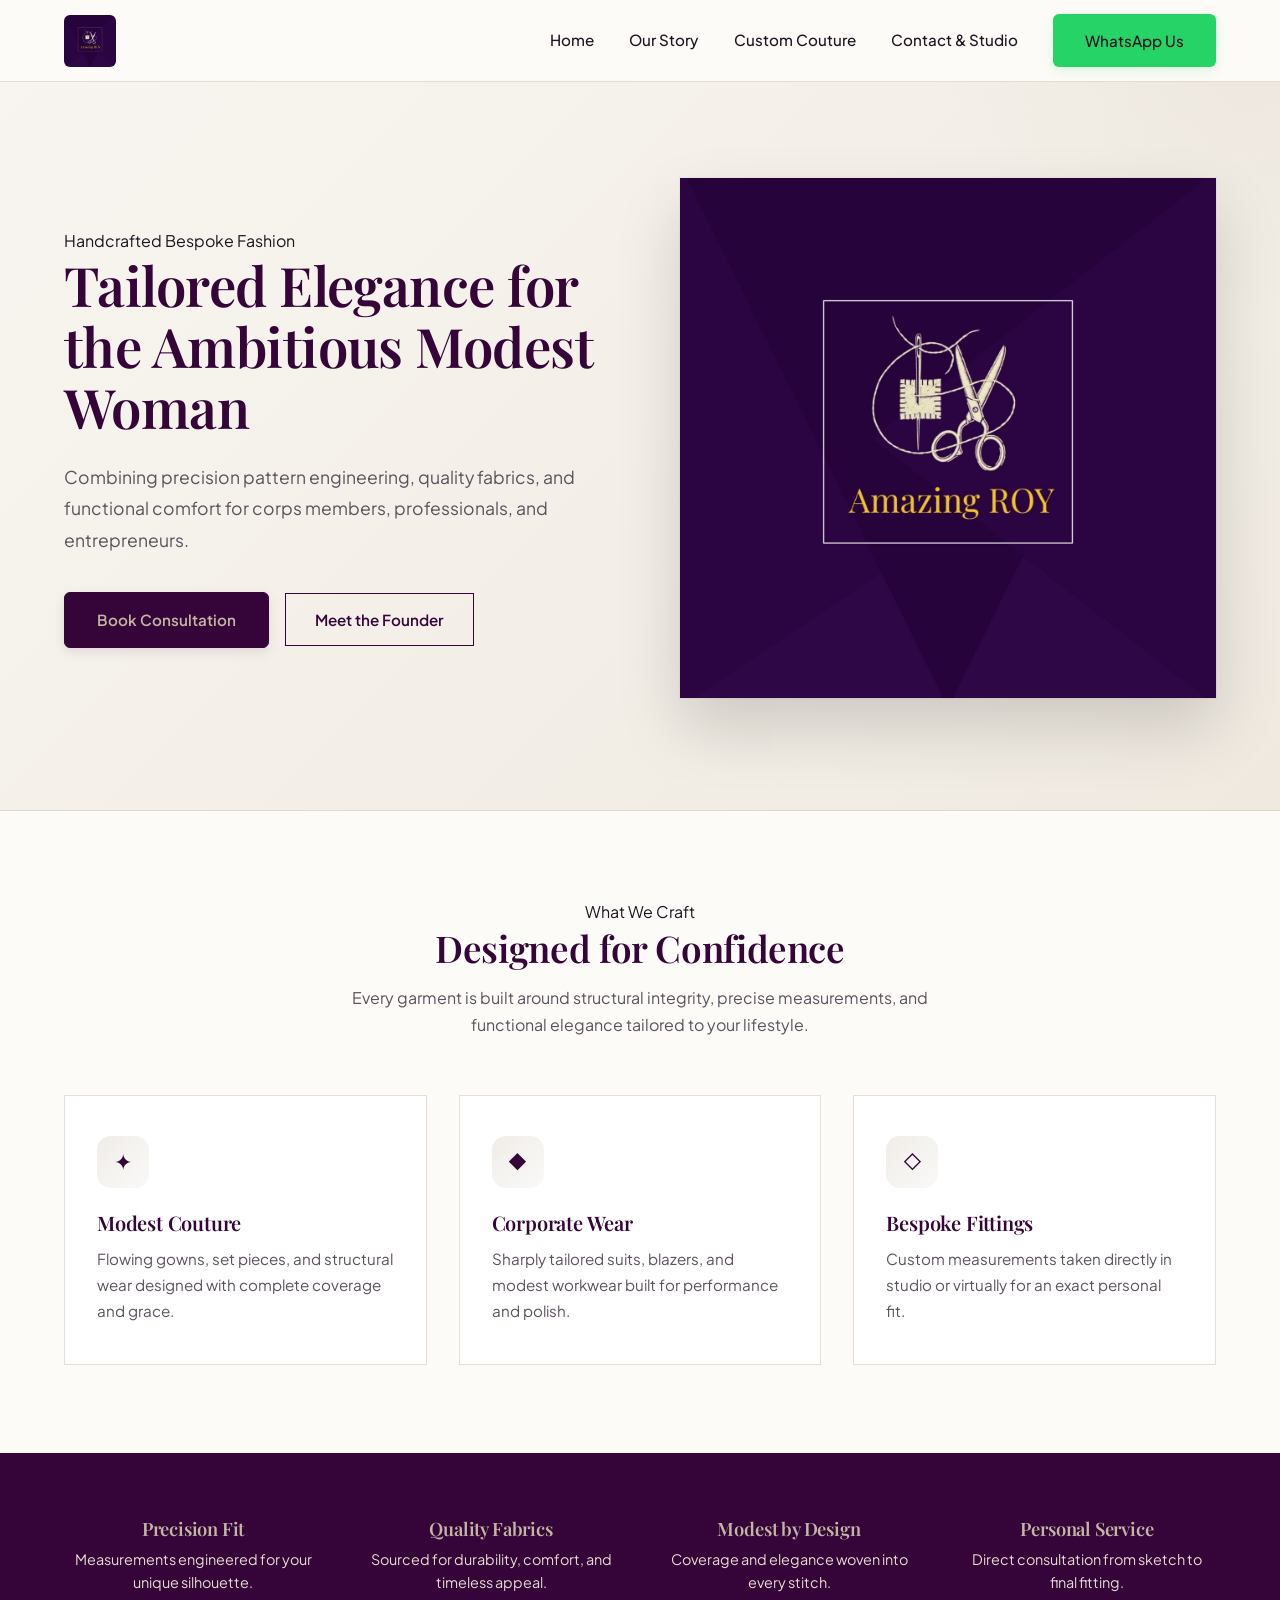
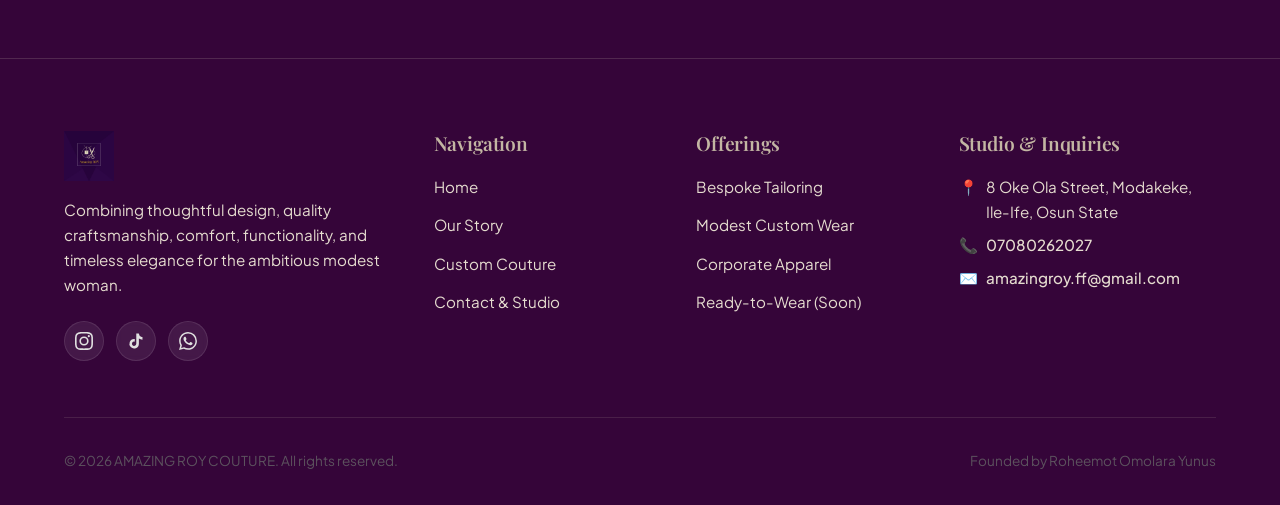
==== index.html @ 2c7d69a0 "Initial commit: AMAZING ROY COUTURE website" ====
<!DOCTYPE html>
<html lang="en">
<head>
  <meta charset="UTF-8">
  <meta name="viewport" content="width=device-width, initial-scale=1.0">
  <meta name="description" content="AMAZING ROY COUTURE — Bespoke modest apparel, corporate wear, and custom tailoring for the ambitious woman. Based in Ile-Ife, Osun State.">
  <title>AMAZING ROY COUTURE | Bespoke Modest Apparel</title>
  <link rel="stylesheet" href="css/styles.css">
  <style>
    /* ============================================
       HOMEPAGE — PROFESSIONAL REFINEMENTS
       ============================================ */

    /* --- HERO SECTION --- */
    .hero-home {
      background: linear-gradient(135deg, #f8f5f0 0%, #efe9e0 100%);
      padding: 6rem 0 7rem;
      border-bottom: 1px solid var(--color-border);
      position: relative;
      overflow: hidden;
    }

    .hero-home::before {
      content: '';
      position: absolute;
      top: -50%;
      right: -20%;
      width: 600px;
      height: 600px;
      background: radial-gradient(circle, rgba(195, 182, 163, 0.12) 0%, transparent 70%);
      border-radius: 50%;
      pointer-events: none;
    }

    .hero-home .container {
      display: grid;
      grid-template-columns: 1fr 1fr;
      gap: 5rem;
      align-items: center;
      position: relative;
      z-index: 1;
    }

    .hero-content h1 {
      font-family: var(--font-heading);
      font-size: 3.4rem;
      color: var(--color-primary);
      line-height: 1.12;
      margin-bottom: 1.5rem;
      letter-spacing: -0.01em;
    }

    .hero-content p {
      font-size: 1.1rem;
      color: var(--color-text-muted);
      line-height: 1.8;
      margin-bottom: 2.2rem;
      max-width: 520px;
    }

    .hero-actions {
      display: flex;
      gap: 1rem;
      flex-wrap: wrap;
      align-items: center;
    }

    .btn-secondary-outline {
      display: inline-flex;
      align-items: center;
      gap: 0.5rem;
      padding: 0.8rem 1.8rem;
      border: 1.5px solid var(--color-primary);
      border-radius: var(--radius-sm);
      text-decoration: none;
      color: var(--color-primary);
      font-weight: 600;
      font-size: 0.95rem;
      transition: all 0.25s ease;
      background: transparent;
    }

    .btn-secondary-outline:hover {
      background-color: var(--color-primary);
      color: var(--color-white);
      transform: translateY(-2px);
      box-shadow: 0 8px 20px rgba(0, 0, 0, 0.12);
    }

    /* Hero Image Frame */
    .hero-image-frame {
      width: 100%;
      height: 520px;
      border-radius: var(--radius-md);
      overflow: hidden;
      box-shadow: 0 30px 60px rgba(0, 0, 0, 0.15), 0 0 0 1px rgba(0, 0, 0, 0.04);
      position: relative;
      background-color: var(--color-primary);
    }

    .hero-image-frame img {
      width: 100%;
      height: 100%;
      object-fit: cover;
      display: block;
      transition: transform 0.6s ease;
    }

    .hero-image-frame:hover img {
      transform: scale(1.03);
    }

    /* --- SECTION: CORE OFFERINGS --- */
    .offerings-section {
      padding: 5.5rem 0;
    }

    .section-header {
      text-align: center;
      max-width: 640px;
      margin: 0 auto 3.5rem auto;
    }

    .section-header h2 {
      font-family: var(--font-heading);
      font-size: 2.3rem;
      color: var(--color-primary);
      margin-bottom: 0.8rem;
      line-height: 1.25;
    }

    .section-header p {
      color: var(--color-text-muted);
      font-size: 1rem;
      line-height: 1.7;
    }

    .offerings-grid {
      display: grid;
      grid-template-columns: repeat(auto-fit, minmax(280px, 1fr));
      gap: 2rem;
    }

    .offering-card {
      background: var(--color-white);
      padding: 2.5rem 2rem;
      border-radius: var(--radius-md);
      border: 1px solid var(--color-border);
      box-shadow: var(--shadow-card);
      transition: transform 0.3s ease, box-shadow 0.3s ease, border-color 0.3s ease;
      position: relative;
      overflow: hidden;
    }

    .offering-card::before {
      content: '';
      position: absolute;
      top: 0;
      left: 0;
      right: 0;
      height: 3px;
      background: linear-gradient(90deg, var(--color-secondary), var(--color-primary));
      transform: scaleX(0);
      transform-origin: left;
      transition: transform 0.4s ease;
    }

    .offering-card:hover {
      transform: translateY(-6px);
      box-shadow: var(--shadow-hover);
      border-color: var(--color-secondary);
    }

    .offering-card:hover::before {
      transform: scaleX(1);
    }

    .offering-icon {
      display: inline-flex;
      align-items: center;
      justify-content: center;
      width: 52px;
      height: 52px;
      border-radius: 14px;
      background: linear-gradient(135deg, rgba(195, 182, 163, 0.25), rgba(195, 182, 163, 0.08));
      color: var(--color-primary);
      margin-bottom: 1.4rem;
      font-size: 1.4rem;
    }

    .offering-card h3 {
      font-family: var(--font-heading);
      color: var(--color-primary);
      margin-bottom: 0.7rem;
      font-size: 1.25rem;
    }

    .offering-card p {
      color: var(--color-text-muted);
      font-size: 0.95rem;
      line-height: 1.7;
      margin: 0;
    }

    /* --- SECTION: BRAND PROMISE --- */
    .promise-strip {
      background-color: var(--color-primary);
      padding: 4rem 0;
      color: var(--color-white);
    }

    .promise-grid {
      display: grid;
      grid-template-columns: repeat(auto-fit, minmax(200px, 1fr));
      gap: 2.5rem;
      text-align: center;
    }

    .promise-item h3 {
      font-family: var(--font-heading);
      color: var(--color-secondary);
      font-size: 1.15rem;
      margin-bottom: 0.5rem;
    }

    .promise-item p {
      color: var(--color-accent);
      font-size: 0.9rem;
      line-height: 1.6;
      margin: 0;
    }

    /* --- RESPONSIVE --- */
    @media (max-width: 900px) {
      .hero-home .container {
        grid-template-columns: 1fr;
        gap: 3rem;
      }

      .hero-content h1 {
        font-size: 2.6rem;
      }

      .hero-image-frame {
        height: 400px;
      }
    }

    @media (max-width: 600px) {
      .hero-home {
        padding: 4rem 0 5rem;
      }

      .hero-content h1 {
        font-size: 2rem;
      }

      .hero-content p {
        font-size: 1rem;
      }

      .hero-image-frame {
        height: 320px;
      }

      .offerings-section {
        padding: 3.5rem 0;
      }

      .section-header h2 {
        font-size: 1.8rem;
      }

      .offering-card {
        padding: 2rem 1.5rem;
      }

      .promise-strip {
        padding: 3rem 0;
      }
    }
  </style>
</head>
<body>

  <!-- ============================================
       SITE NAVIGATION
       ============================================ -->
  <header class="site-header">
    <div class="container nav-wrapper">
      <a href="index.html">
        <img src="assets/logo.jpeg" alt="AMAZING ROY Logo" class="brand-logo">
      </a>
      <nav>
        <ul class="nav-links">
          <li><a href="index.html" class="active">Home</a></li>
          <li><a href="about.html">Our Story</a></li>
          <li><a href="services.html">Custom Couture</a></li>
          <li><a href="contact.html">Contact &amp; Studio</a></li>
          <li>
            <a href="https://wa.me/2347080262027?text=Hello%20Amazing%20ROY..." target="_blank" class="btn-whatsapp">WhatsApp Us</a>
          </li>
        </ul>
      </nav>
    </div>
  </header>

  <!-- ============================================
       HERO SECTION
       ============================================ -->
  <section class="hero-home">
    <div class="container">

      <div class="hero-content">
        <span class="section-tag">Handcrafted Bespoke Fashion</span>
        <h1>Tailored Elegance for the Ambitious Modest Woman</h1>
        <p>
          Combining precision pattern engineering, quality fabrics, and functional comfort for corps members, professionals, and entrepreneurs.
        </p>
        <div class="hero-actions">
          <a href="services.html" class="btn-primary">Book Consultation</a>
          <a href="about.html" class="btn-secondary-outline">Meet the Founder</a>
        </div>
      </div>

      <div>
        <div class="hero-image-frame">
          <img src="assets/logo.jpeg" alt="Bespoke Modest Couture Outfit by AMAZING ROY COUTURE">
        </div>
      </div>

    </div>
  </section>

  <!-- ============================================
       CORE OFFERINGS GRID
       ============================================ -->
  <section class="offerings-section">
    <div class="container">

      <div class="section-header">
        <span class="section-tag">What We Craft</span>
        <h2>Designed for Confidence</h2>
        <p>Every garment is built around structural integrity, precise measurements, and functional elegance tailored to your lifestyle.</p>
      </div>

      <div class="offerings-grid">

        <div class="offering-card">
          <div class="offering-icon">✦</div>
          <h3>Modest Couture</h3>
          <p>Flowing gowns, set pieces, and structural wear designed with complete coverage and grace.</p>
        </div>

        <div class="offering-card">
          <div class="offering-icon">◆</div>
          <h3>Corporate Wear</h3>
          <p>Sharply tailored suits, blazers, and modest workwear built for performance and polish.</p>
        </div>

        <div class="offering-card">
          <div class="offering-icon">◇</div>
          <h3>Bespoke Fittings</h3>
          <p>Custom measurements taken directly in studio or virtually for an exact personal fit.</p>
        </div>

      </div>
    </div>
  </section>

  <!-- ============================================
       BRAND PROMISE STRIP
       ============================================ -->
  <section class="promise-strip">
    <div class="container">
      <div class="promise-grid">
        <div class="promise-item">
          <h3>Precision Fit</h3>
          <p>Measurements engineered for your unique silhouette.</p>
        </div>
        <div class="promise-item">
          <h3>Quality Fabrics</h3>
          <p>Sourced for durability, comfort, and timeless appeal.</p>
        </div>
        <div class="promise-item">
          <h3>Modest by Design</h3>
          <p>Coverage and elegance woven into every stitch.</p>
        </div>
        <div class="promise-item">
          <h3>Personal Service</h3>
          <p>Direct consultation from sketch to final fitting.</p>
        </div>
      </div>
    </div>
  </section>

  <!-- ============================================
       REUSABLE SITE FOOTER
       ============================================ -->
  <footer class="site-footer">
    <div class="container">
      <div class="footer-grid">

        <!-- Brand Info & Social Media Links -->
        <div class="footer-brand">
          <a href="index.html">
            <img src="assets/logo.jpeg" alt="AMAZING ROY COUTURE Logo" style="height: 50px; border-radius: var(--radius-sm);">
          </a>
          <p>
            Combining thoughtful design, quality craftsmanship, comfort, functionality, and timeless elegance for the ambitious modest woman.
          </p>

          <!-- Social Media SVG Icons -->
          <div class="social-links">

            <!-- Instagram -->
            <a href="https://www.instagram.com/amazing_roy_f" target="_blank" class="social-icon" aria-label="Instagram">
              <svg xmlns="http://www.w3.org/2000/svg" viewBox="0 0 24 24" width="20" height="20" fill="currentColor">
                <path d="M12 2.163c3.204 0 3.584.012 4.85.07 3.252.148 4.771 1.691 4.919 4.919.058 1.265.069 1.645.069 4.849 0 3.205-.012 3.584-.069 4.849-.149 3.225-1.664 4.771-4.919 4.919-1.266.058-1.644.07-4.85.07-3.204 0-3.584-.012-4.849-.07-3.26-.149-4.771-1.699-4.919-4.92-.058-1.265-.07-1.644-.07-4.849 0-3.204.013-3.583.07-4.849.149-3.227 1.664-4.771 4.919-4.919 1.266-.057 1.645-.069 4.849-.069zM12 0C8.741 0 8.333.014 7.053.072 2.695.272.273 2.69.073 7.052.014 8.333 0 8.741 0 12c0 3.259.014 3.668.072 4.948.2 4.358 2.618 6.78 6.98 6.98C8.333 23.986 8.741 24 12 24c3.259 0 3.668-.014 4.948-.072 4.354-.2 6.782-2.618 6.979-6.98.059-1.28.073-1.689.073-4.948 0-3.259-.014-3.667-.072-4.947-.196-4.354-2.617-6.78-6.979-6.98C15.668.014 15.259 0 12 0zm0 5.838a6.162 6.162 0 100 12.324 6.162 6.162 0 000-12.324zM12 16a4 4 0 110-8 4 4 0 010 8zm6.406-11.845a1.44 1.44 0 100 2.881 1.44 1.44 0 000-2.881z"/>
              </svg>
            </a>

            <!-- TikTok -->
            <a href="https://tiktok.com/@amazing_roy_f" target="_blank" class="social-icon" aria-label="TikTok">
              <svg xmlns="http://www.w3.org/2000/svg" viewBox="0 0 24 24" width="20" height="20" fill="currentColor">
                <path d="M19.59 6.69a4.83 4.83 0 01-3.77-4.25V2h-3.45v13.67a2.89 2.89 0 01-5.2 1.74 2.89 2.89 0 012.31-4.64 2.93 2.93 0 01.88.13V9.4a6.84 6.84 0 00-1-.05A6.33 6.33 0 005 20.1a6.34 6.34 0 0010.86-4.43v-7a8.16 8.16 0 004.77 1.52v-3.4a4.85 4.85 0 01-1-.1z"/>
              </svg>
            </a>

            <!-- WhatsApp -->
            <a href="https://wa.me/2347080262027" target="_blank" class="social-icon" aria-label="WhatsApp">
              <svg xmlns="http://www.w3.org/2000/svg" viewBox="0 0 24 24" width="20" height="20" fill="currentColor">
                <path d="M17.472 14.382c-.297-.149-1.758-.867-2.03-.967-.273-.099-.471-.148-.67.15-.197.297-.767.966-.94 1.164-.173.199-.347.223-.644.075-.297-.15-1.255-.463-2.39-1.475-.883-.788-1.48-1.761-1.653-2.059-.173-.297-.018-.458.13-.606.134-.133.298-.347.446-.52.149-.174.198-.298.298-.497.099-.198.05-.371-.025-.52-.075-.149-.669-1.612-.916-2.207-.242-.579-.487-.5-.669-.51-.173-.008-.371-.01-.57-.01-.198 0-.52.074-.792.372-.272.297-1.04 1.016-1.04 2.479 0 1.462 1.065 2.875 1.213 3.074.149.198 2.096 3.2 5.077 4.487.709.306 1.262.489 1.694.625.712.227 1.36.195 1.871.118.571-.085 1.758-.719 2.006-1.413.248-.694.248-1.289.173-1.413-.074-.124-.272-.198-.57-.347m-5.421 7.403h-.004a9.87 9.87 0 01-5.031-1.378l-.361-.214-3.741.982.998-3.648-.235-.374a9.86 9.86 0 01-1.51-5.26c.001-5.45 4.436-9.884 9.888-9.884 2.64 0 5.122 1.03 6.988 2.898a9.825 9.825 0 012.893 6.994c-.003 5.45-4.437 9.884-9.885 9.884m8.413-18.297A11.815 11.815 0 0012.05 0C5.495 0 .16 5.335.157 11.892c0 2.096.547 4.142 1.588 5.945L.057 24l6.305-1.654a11.882 11.882 0 005.683 1.448h.005c6.554 0 11.89-5.335 11.893-11.893a11.821 11.821 0 00-3.48-8.413z"/>
              </svg>
            </a>

          </div>
        </div>

        <!-- Quick Navigation -->
        <div>
          <h4 class="footer-title">Navigation</h4>
          <ul class="footer-links">
            <li><a href="index.html">Home</a></li>
            <li><a href="about.html">Our Story</a></li>
            <li><a href="services.html">Custom Couture</a></li>
            <li><a href="contact.html">Contact &amp; Studio</a></li>
          </ul>
        </div>

        <!-- Offerings -->
        <div>
          <h4 class="footer-title">Offerings</h4>
          <ul class="footer-links">
            <li><a href="services.html">Bespoke Tailoring</a></li>
            <li><a href="services.html">Modest Custom Wear</a></li>
            <li><a href="services.html">Corporate Apparel</a></li>
            <li><a href="services.html">Ready-to-Wear (Soon)</a></li>
          </ul>
        </div>

        <!-- Studio Contact Info -->
        <div>
          <h4 class="footer-title">Studio &amp; Inquiries</h4>

          <div class="footer-contact-item">
            <span>📍</span>
            <span>8 Oke Ola Street, Modakeke, Ile-Ife, Osun State</span>
          </div>

          <div class="footer-contact-item">
            <span>📞</span>
            <a href="tel:07080262027">07080262027</a>
          </div>

          <div class="footer-contact-item">
            <span>✉️</span>
            <a href="mailto:amazingroy.ff@gmail.com">amazingroy.ff@gmail.com</a>
          </div>
        </div>

      </div>

      <!-- Bottom Bar -->
      <div class="footer-bottom">
        <p>&copy; 2026 AMAZING ROY COUTURE. All rights reserved.</p>
        <p>Founded by Roheemot Omolara Yunus</p>
      </div>
    </div>
  </footer>

  <!-- ============================================
       FOOTER SOCIAL ICON STYLES
       ============================================ -->
  <style>
    .social-links {
      display: flex;
      gap: 12px;
      flex-wrap: wrap;
      margin-top: 16px;
    }

    .social-icon {
      display: inline-flex;
      align-items: center;
      justify-content: center;
      width: 40px;
      height: 40px;
      border-radius: 50%;
      background-color: rgba(255, 255, 255, 0.08);
      color: #e0e0e0;
      transition: all 0.25s ease;
      text-decoration: none;
      border: 1px solid rgba(255, 255, 255, 0.1);
    }

    .social-icon:hover {
      background-color: var(--accent, #c9a87c);
      color: #1a1a1a;
      border-color: var(--accent, #c9a87c);
      transform: translateY(-3px);
      box-shadow: 0 8px 16px rgba(0, 0, 0, 0.2);
    }

    .social-icon svg {
      width: 20px;
      height: 20px;
      display: block;
      fill: currentColor;
    }

    .footer-contact-item {
      display: flex;
      gap: 8px;
      align-items: flex-start;
      margin-bottom: 8px;
      font-size: 0.95rem;
    }

    .footer-contact-item a {
      color: inherit;
      text-decoration: none;
      transition: color 0.2s;
    }

    .footer-contact-item a:hover {
      color: var(--accent, #c9a87c);
    }
  </style>

  <script src="js/main.js"></script>
</body>
</html>
---- css/styles.css ----
/* ==========================================================================
   1. Google Fonts & Root Design Tokens
   ========================================================================== */
@import url('https://fonts.googleapis.com/css2?family=Playfair+Display:ital,wght@0,400..700;1,400..700&family=Plus+Jakarta+Sans:wght@300;400;500;600;700&display=swap');

:root {
  /* Brand Palette */
  --color-primary: #350539;         /* Deep Purple */
  --color-primary-hover: #230226;
  --color-secondary: #C3B6A3;       /* Cream Accent */
  --color-secondary-light: #F4F0EA; /* Soft Cream Tint */
  --color-accent: #E5DCCF;          /* Warm Neutral */
  --color-bg-light: #FDFBF7;        /* Off-White Page Background */
  --color-white: #FFFFFF;
  
  /* Text & Border Colors */
  --color-text-dark: #1E1320;       /* Rich Charcoal-Purple */
  --color-text-muted: #5C525E;      /* Muted Subtitle Gray */
  --color-border: rgba(195, 182, 163, 0.45);
  --color-border-hover: rgba(53, 5, 57, 0.3);

  /* Typography */
  --font-heading: 'Playfair Display', Georgia, serif;
  --font-body: 'Plus Jakarta Sans', -apple-system, BlinkMacSystemFont, sans-serif;

  /* Layout & Elevations */
  --max-width: 1200px;
  --border-radius-sm: 6px;
  --border-radius-md: 12px;
  --border-radius-lg: 20px;
  --shadow-subtle: 0 4px 20px rgba(53, 5, 57, 0.04);
  --shadow-hover: 0 12px 30px rgba(53, 5, 57, 0.12);
  --transition-smooth: all 0.3s cubic-bezier(0.16, 1, 0.3, 1);
}

/* ==========================================================================
   2. Global Reset & Base Styles
   ========================================================================== */
*, *::before, *::after {
  box-sizing: border-box;
  margin: 0;
  padding: 0;
}

html {
  scroll-behavior: smooth;
  font-size: 16px;
}

body {
  font-family: var(--font-body);
  background-color: var(--color-bg-light);
  color: var(--color-text-dark);
  line-height: 1.65;
  -webkit-font-smoothing: antialiased;
  overflow-x: hidden;
}

a {
  text-decoration: none;
  color: inherit;
  transition: var(--transition-smooth);
}

img {
  max-width: 100%;
  height: auto;
  display: block;
  object-fit: cover;
}

/* ==========================================================================
   3. Typography & Section Headers
   ========================================================================== */
h1, h2, h3, h4 {
  font-family: var(--font-heading);
  color: var(--color-primary);
  font-weight: 600;
  line-height: 1.25;
  letter-spacing: -0.01em;
}

p {
  color: var(--color-text-muted);
}

/* Reusable Container */
.container {
  width: 90%;
  max-width: var(--max-width);
  margin: 0 auto;
}

/* Section Spacing Utility */
.section-padding {
  padding: 5rem 0;
}

@media (max-width: 768px) {
  .section-padding {
    padding: 3.5rem 0;
  }
}

/* ==========================================================================
   4. Interactive Component Buttons
   ========================================================================== */
.btn-primary {
  display: inline-flex;
  align-items: center;
  justify-content: center;
  background-color: var(--color-primary);
  color: var(--color-secondary);
  padding: 0.9rem 2rem;
  border-radius: var(--border-radius-sm);
  font-weight: 600;
  font-size: 0.95rem;
  border: 1px solid var(--color-primary);
  cursor: pointer;
  box-shadow: 0 4px 12px rgba(53, 5, 57, 0.1);
  transition: var(--transition-smooth);
}

.btn-primary:hover {
  background-color: var(--color-primary-hover);
  color: var(--color-white);
  transform: translateY(-2px);
  box-shadow: var(--shadow-hover);
}

.btn-whatsapp {
  display: inline-flex;
  align-items: center;
  justify-content: center;
  gap: 0.6rem;
  background-color: #25D366;
  color: var(--color-white);
  padding: 0.9rem 2rem;
  border-radius: var(--border-radius-sm);
  font-weight: 600;
  font-size: 0.95rem;
  cursor: pointer;
  box-shadow: 0 4px 12px rgba(37, 211, 102, 0.15);
  transition: var(--transition-smooth);
}

.btn-whatsapp:hover {
  background-color: #1eb857;
  transform: translateY(-2px);
  box-shadow: 0 8px 20px rgba(37, 211, 102, 0.25);
}

/* ==========================================================================
   5. Site Header & Modern Navigation
   ========================================================================== */
.site-header {
  background-color: rgba(253, 251, 247, 0.92);
  border-bottom: 1px solid var(--color-border);
  position: sticky;
  top: 0;
  z-index: 1000;
  backdrop-filter: blur(12px);
  -webkit-backdrop-filter: blur(12px);
}

.nav-wrapper {
  display: flex;
  justify-content: space-between;
  align-items: center;
  padding: 0.85rem 0;
}

.brand-logo {
  height: 52px;
  width: auto;
  border-radius: 6px;
  transition: var(--transition-smooth);
}

.brand-logo:hover {
  opacity: 0.9;
  transform: scale(1.02);
}

.nav-links {
  display: flex;
  list-style: none;
  gap: 2.2rem;
  align-items: center;
}

.nav-links a {
  font-weight: 500;
  font-size: 0.95rem;
  color: var(--color-text-dark);
  position: relative;
}

.nav-links a::after {
  content: '';
  position: absolute;
  bottom: -4px;
  left: 0;
  width: 0%;
  height: 2px;
  background-color: var(--color-primary);
  transition: var(--transition-smooth);
}

.nav-links a:hover::after {
  width: 100%;
}

.nav-toggle {
  display: none;
  background: none;
  border: none;
  font-size: 1.8rem;
  color: var(--color-primary);
  cursor: pointer;
}

/* ==========================================================================
   6. Hero & Feature Layouts
   ========================================================================== */
.hero-section {
  padding: 5.5rem 0;
  background: linear-gradient(135deg, rgba(53, 5, 57, 0.04) 0%, rgba(195, 182, 163, 0.18) 100%);
  border-bottom: 1px solid var(--color-border);
}

.hero-grid {
  display: grid;
  grid-template-columns: 1.1fr 0.9fr;
  gap: 4rem;
  align-items: center;
}

.hero-content h1 {
  font-size: clamp(2.4rem, 4.5vw, 3.4rem);
  margin-bottom: 1.2rem;
}

.hero-content p {
  font-size: 1.125rem;
  margin-bottom: 2.2rem;
  max-width: 540px;
}

.hero-buttons {
  display: flex;
  gap: 1.2rem;
  flex-wrap: wrap;
}

.hero-image img {
  border-radius: var(--border-radius-md);
  box-shadow: var(--shadow-hover);
  border: 1px solid var(--color-border);
}

/* ==========================================================================
   7. Process & Cards Display Grid
   ========================================================================== */
.process-grid {
  display: grid;
  grid-template-columns: repeat(auto-fit, minmax(250px, 1fr));
  gap: 2rem;
}

.process-card {
  background-color: var(--color-white);
  padding: 2.2rem;
  border-radius: var(--border-radius-md);
  border: 1px solid var(--color-border);
  box-shadow: var(--shadow-subtle);
  transition: var(--transition-smooth);
  position: relative;
  overflow: hidden;
}

.process-card::before {
  content: '';
  position: absolute;
  top: 0;
  left: 0;
  width: 4px;
  height: 100%;
  background-color: var(--color-primary);
}

.process-card:hover {
  transform: translateY(-4px);
  box-shadow: var(--shadow-hover);
  border-color: var(--color-border-hover);
}

/* ==========================================================================
   8. Form Inputs & Interactive Controls
   ========================================================================== */
form input,
form select,
form textarea {
  width: 100%;
  padding: 0.9rem 1.1rem;
  border: 1px solid #D8D2CA;
  border-radius: var(--border-radius-sm);
  font-family: var(--font-body);
  font-size: 0.95rem;
  background-color: var(--color-bg-light);
  color: var(--color-text-dark);
  transition: var(--transition-smooth);
  outline: none;
}

form input:focus,
form select:focus,
form textarea:focus {
  border-color: var(--color-primary);
  background-color: var(--color-white);
  box-shadow: 0 0 0 3px rgba(53, 5, 57, 0.1);
}

form label {
  display: block;
  font-weight: 600;
  font-size: 0.875rem;
  margin-bottom: 0.4rem;
  color: var(--color-primary);
}

/* ==========================================================================
   9. Mobile Drawer & Responsive Breakpoints
   ========================================================================== */
@media (max-width: 992px) {
  .hero-grid {
    grid-template-columns: 1fr;
    text-align: center;
    gap: 2.5rem;
  }

  .hero-content p {
    margin-left: auto;
    margin-right: auto;
  }

  .hero-buttons {
    justify-content: center;
  }

  .hero-image {
    max-width: 480px;
    margin: 0 auto;
  }
}

@media (max-width: 768px) {
  .nav-toggle {
    display: block;
  }

  .nav-links {
    position: fixed;
    top: 70px;
    left: 0;
    width: 100%;
    background-color: var(--color-bg-light);
    flex-direction: column;
    padding: 2.5rem 2rem;
    gap: 1.8rem;
    border-bottom: 1px solid var(--color-border);
    box-shadow: 0 15px 30px rgba(0, 0, 0, 0.08);
    transform: translateY(-150%);
    opacity: 0;
    visibility: hidden;
    transition: var(--transition-smooth);
  }

  .nav-links.active {
    transform: translateY(0);
    opacity: 1;
    visibility: visible;
  }

  .nav-links a::after {
    display: none; /* Hide hover line animation on touch screens */
  }
}
/* ==========================================================================
   10. Site Footer Component
   ========================================================================== */
.site-footer {
  background-color: var(--color-primary);
  color: var(--color-white);
  padding: 4.5rem 0 2rem 0;
  border-top: 1px solid rgba(195, 182, 163, 0.2);
}

.footer-grid {
  display: grid;
  grid-template-columns: 1.5fr 1fr 1fr 1.2fr;
  gap: 3rem;
  margin-bottom: 3.5rem;
}

.footer-brand p {
  color: var(--color-accent);
  font-size: 0.95rem;
  margin: 1rem 0 1.5rem 0;
  max-width: 320px;
}

.footer-title {
  font-family: var(--font-heading);
  font-size: 1.2rem;
  color: var(--color-secondary);
  margin-bottom: 1.2rem;
  position: relative;
}

.footer-links {
  list-style: none;
  display: flex;
  flex-direction: column;
  gap: 0.75rem;
}

.footer-links a {
  color: var(--color-accent);
  font-size: 0.95rem;
  transition: var(--transition);
}

.footer-links a:hover {
  color: var(--color-secondary);
  padding-left: 4px;
}

.footer-contact-item {
  display: flex;
  align-items: flex-start;
  gap: 0.6rem;
  color: var(--color-accent);
  font-size: 0.95rem;
  margin-bottom: 0.8rem;
}

.footer-contact-item a {
  color: var(--color-secondary);
  font-weight: 500;
  transition: var(--transition);
}

.footer-contact-item a:hover {
  text-decoration: underline;
}

/* ==========================================================================
   Styled Social Media Icon Links
   ========================================================================== */
.social-links {
  display: flex;
  gap: 0.9rem;
  margin-top: 1.2rem;
}

.social-icon {
  position: relative;
  display: inline-flex;
  align-items: center;
  justify-content: center;
  width: 44px;
  height: 44px;
  border-radius: 50%;
  background: rgba(195, 182, 163, 0.12); /* Subtle cream transparent fill */
  border: 1px solid rgba(195, 182, 163, 0.3); /* Metallic cream border */
  padding: 10px;
  transition: all 0.35s cubic-bezier(0.25, 1, 0.5, 1);
  backdrop-filter: blur(4px);
}

.social-img-icon {
  width: 100%;
  height: 100%;
  object-fit: contain;
  /* Converts default colored icons into elegant Cream (#C3B6A3) tint */
  filter: brightness(0) invert(83%) sepia(12%) saturate(468%) hue-rotate(352deg) brightness(89%) contrast(85%);
  transition: filter 0.35s ease, transform 0.35s ease;
}

/* Hover Effect: Glow & Color Shift */
.social-icon:hover {
  background: var(--color-secondary); /* Flips to Cream background */
  border-color: var(--color-secondary);
  transform: translateY(-4px) scale(1.05);
  box-shadow: 0 6px 16px rgba(195, 182, 163, 0.25);
}

.social-icon:hover .social-img-icon {
  /* Inverts icon color to Deep Purple (#350539) on hover */
  filter: brightness(0) saturate(100%) invert(8%) sepia(82%) saturate(5412%) hue-rotate(282deg) brightness(85%) contrast(108%);
  transform: scale(1.1);
}

.footer-bottom {
  padding-top: 2rem;
  border-top: 1px solid rgba(195, 182, 163, 0.15);
  display: flex;
  justify-content: space-between;
  align-items: center;
  flex-wrap: wrap;
  gap: 1rem;
  font-size: 0.85rem;
  color: var(--color-accent);
}

@media (max-width: 992px) {
  .footer-grid {
    grid-template-columns: 1fr 1fr;
  }
}

@media (max-width: 576px) {
  .footer-grid {
    grid-template-columns: 1fr;
    gap: 2.5rem;
  }
  .footer-bottom {
    flex-direction: column;
    text-align: center;
  }
}
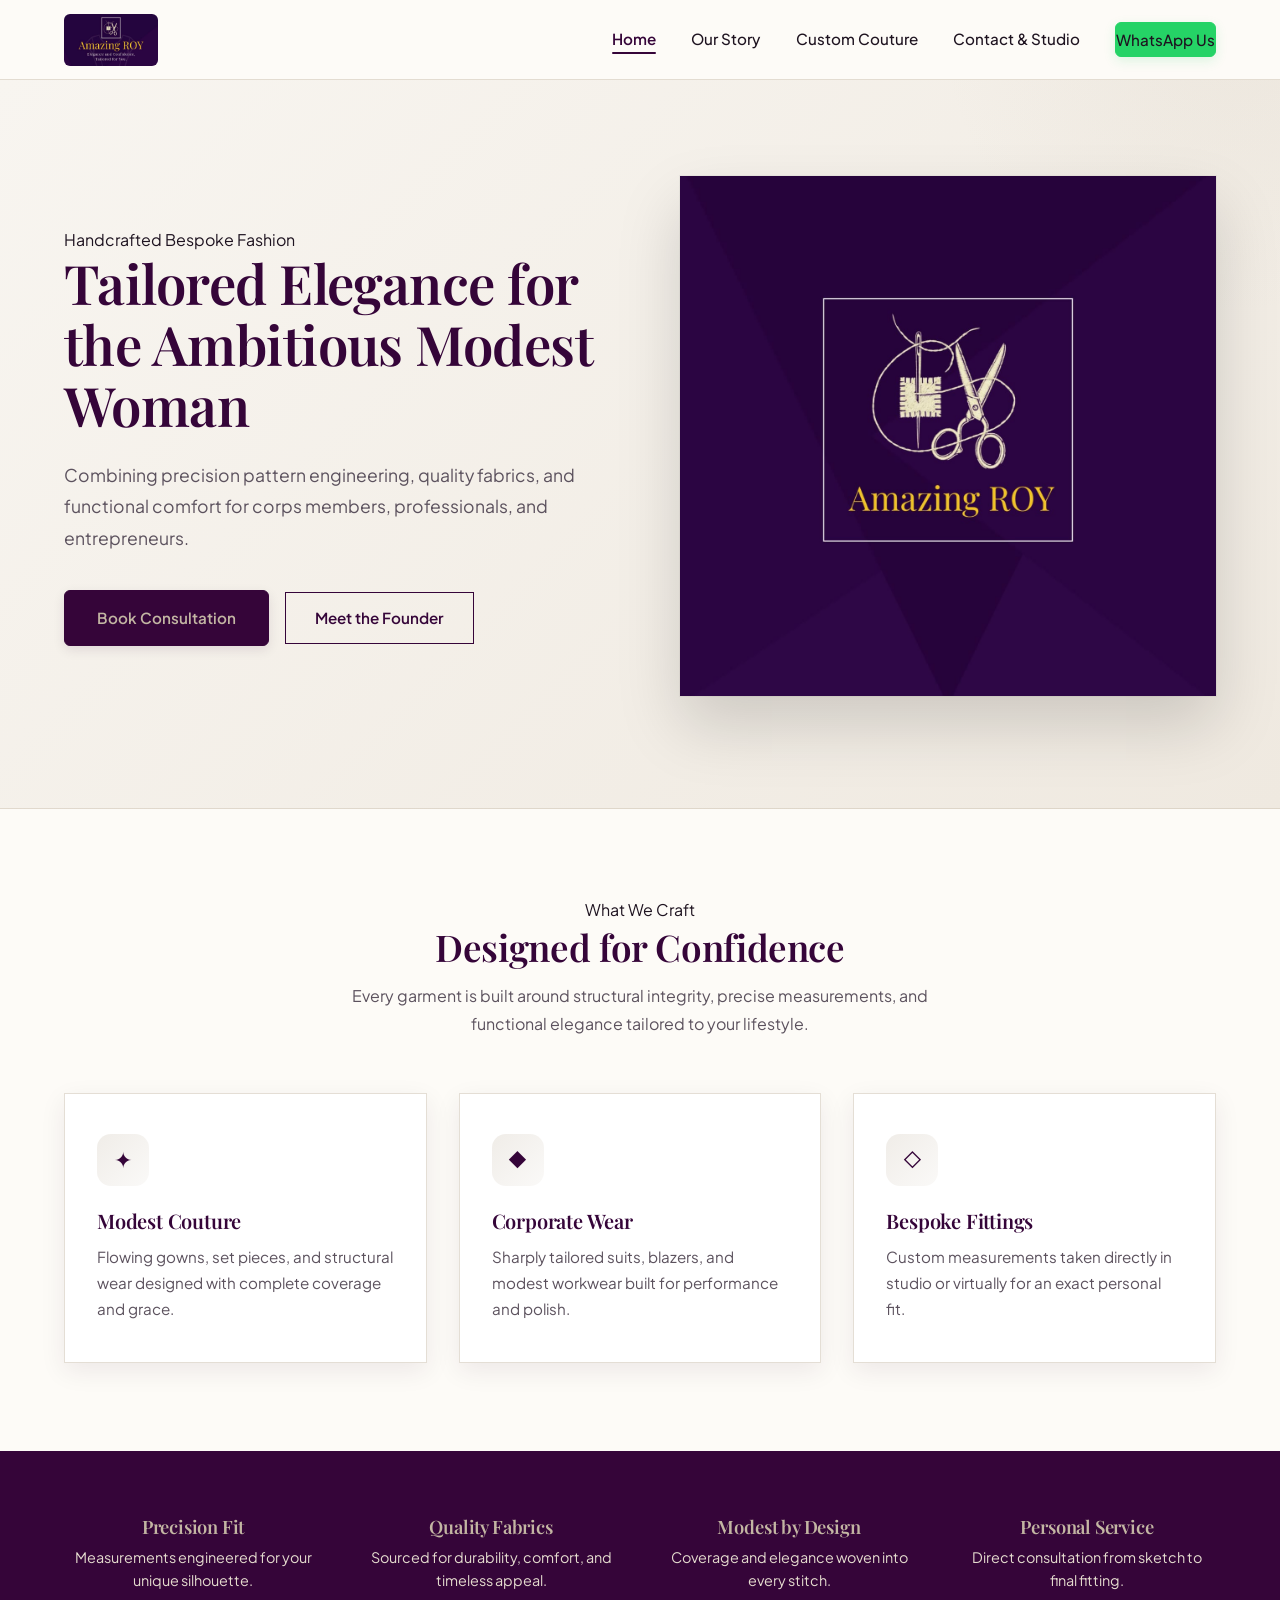
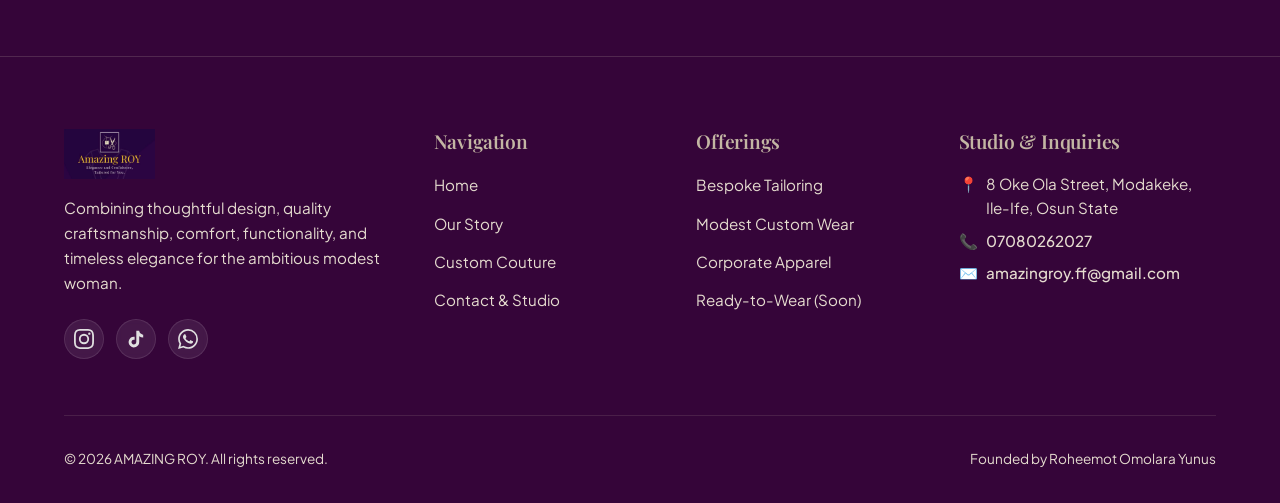
==== commit cda3213a: "changes in brand name" ====
--- a/index.html
+++ b/index.html
@@ -3,8 +3,8 @@
 <head>
   <meta charset="UTF-8">
   <meta name="viewport" content="width=device-width, initial-scale=1.0">
-  <meta name="description" content="AMAZING ROY COUTURE — Bespoke modest apparel, corporate wear, and custom tailoring for the ambitious woman. Based in Ile-Ife, Osun State.">
-  <title>AMAZING ROY COUTURE | Bespoke Modest Apparel</title>
+  <meta name="description" content="AMAZING ROY — Bespoke modest apparel, corporate wear, and custom tailoring for the ambitious woman. Based in Ile-Ife, Osun State.">
+  <title>AMAZING ROY | Eleganca and Confidence, Tailored for you</title>
   <link rel="stylesheet" href="css/styles.css">
   <style>
     /* ============================================
@@ -289,7 +289,7 @@
   <header class="site-header">
     <div class="container nav-wrapper">
       <a href="index.html">
-        <img src="assets/logo.jpeg" alt="AMAZING ROY Logo" class="brand-logo">
+        <img src="assets/logo1.jpg" alt="AMAZING ROY Logo" class="brand-logo">
       </a>
       <nav>
         <ul class="nav-links">
@@ -404,7 +404,7 @@
         <!-- Brand Info & Social Media Links -->
         <div class="footer-brand">
           <a href="index.html">
-            <img src="assets/logo.jpeg" alt="AMAZING ROY COUTURE Logo" style="height: 50px; border-radius: var(--radius-sm);">
+            <img src="assets/logo1.jpg" alt="AMAZING ROY Logo" style="height: 50px; border-radius: var(--radius-sm);">
           </a>
           <p>
             Combining thoughtful design, quality craftsmanship, comfort, functionality, and timeless elegance for the ambitious modest woman.
@@ -483,7 +483,7 @@
 
       <!-- Bottom Bar -->
       <div class="footer-bottom">
-        <p>&copy; 2026 AMAZING ROY COUTURE. All rights reserved.</p>
+        <p>&copy; 2026 AMAZING ROY. All rights reserved.</p>
         <p>Founded by Roheemot Omolara Yunus</p>
       </div>
     </div>
--- a/css/styles.css
+++ b/css/styles.css
@@ -1,36 +1,58 @@
 /* ==========================================================================
-   1. Google Fonts & Root Design Tokens
+   AMAZING ROY COUTURE — Global Stylesheet
+   A refined, professional design system for a bespoke modest couture brand.
+   ========================================================================== */
+
+/* ==========================================================================
+   1. Font Imports & Design Tokens
    ========================================================================== */
 @import url('https://fonts.googleapis.com/css2?family=Playfair+Display:ital,wght@0,400..700;1,400..700&family=Plus+Jakarta+Sans:wght@300;400;500;600;700&display=swap');
 
 :root {
-  /* Brand Palette */
-  --color-primary: #350539;         /* Deep Purple */
-  --color-primary-hover: #230226;
-  --color-secondary: #C3B6A3;       /* Cream Accent */
-  --color-secondary-light: #F4F0EA; /* Soft Cream Tint */
-  --color-accent: #E5DCCF;          /* Warm Neutral */
+  /* ---- Brand Palette ---- */
+  --color-primary: #350539;         /* Deep Purple — brand signature */
+  --color-primary-hover: #230226;   /* Darker Purple — hover depth */
+  --color-primary-soft: rgba(53, 5, 57, 0.06);
+  --color-secondary: #C3B6A3;       /* Cream Accent — metallic warmth */
+  --color-secondary-light: #F4F0EA; /* Soft Cream Tint — surfaces */
+  --color-accent: #E5DCCF;          /* Warm Neutral — text on dark */
   --color-bg-light: #FDFBF7;        /* Off-White Page Background */
   --color-white: #FFFFFF;
-  
-  /* Text & Border Colors */
-  --color-text-dark: #1E1320;       /* Rich Charcoal-Purple */
-  --color-text-muted: #5C525E;      /* Muted Subtitle Gray */
+
+  /* ---- Text & Border Colors ---- */
+  --color-text-dark: #1E1320;
+  --color-text-muted: #5C525E;
+  --color-text-soft: #8A8089;
   --color-border: rgba(195, 182, 163, 0.45);
+  --color-border-strong: rgba(195, 182, 163, 0.7);
   --color-border-hover: rgba(53, 5, 57, 0.3);
 
-  /* Typography */
-  --font-heading: 'Playfair Display', Georgia, serif;
-  --font-body: 'Plus Jakarta Sans', -apple-system, BlinkMacSystemFont, sans-serif;
-
-  /* Layout & Elevations */
+  /* ---- Typography ---- */
+  --font-heading: 'Playfair Display', Georgia, 'Times New Roman', serif;
+  --font-body: 'Plus Jakarta Sans', -apple-system, BlinkMacSystemFont, 'Segoe UI', sans-serif;
+
+  /* ---- Layout ---- */
   --max-width: 1200px;
+  --max-width-narrow: 960px;
   --border-radius-sm: 6px;
   --border-radius-md: 12px;
   --border-radius-lg: 20px;
+  --border-radius-pill: 50px;
+
+  /* ---- Elevations ---- */
   --shadow-subtle: 0 4px 20px rgba(53, 5, 57, 0.04);
+  --shadow-card: 0 8px 24px rgba(53, 5, 57, 0.08);
   --shadow-hover: 0 12px 30px rgba(53, 5, 57, 0.12);
+  --shadow-focus: 0 0 0 3px rgba(53, 5, 57, 0.12);
+
+  /* ---- Motion (FIXED: added --transition alias) ---- */
+  --transition: all 0.3s cubic-bezier(0.16, 1, 0.3, 1);   /* ← was missing */
   --transition-smooth: all 0.3s cubic-bezier(0.16, 1, 0.3, 1);
+  --transition-fast: all 0.2s ease;
+
+  /* ---- Section Rhythm ---- */
+  --section-y: 5rem;
+  --section-y-mobile: 3.5rem;
 }
 
 /* ==========================================================================
@@ -45,6 +67,7 @@
 html {
   scroll-behavior: smooth;
   font-size: 16px;
+  -webkit-text-size-adjust: 100%;
 }
 
 body {
@@ -53,7 +76,9 @@
   color: var(--color-text-dark);
   line-height: 1.65;
   -webkit-font-smoothing: antialiased;
+  -moz-osx-font-smoothing: grayscale;
   overflow-x: hidden;
+  text-rendering: optimizeLegibility;
 }
 
 a {
@@ -67,6 +92,11 @@
   height: auto;
   display: block;
   object-fit: cover;
+}
+
+::selection {
+  background-color: var(--color-primary);
+  color: var(--color-secondary);
 }
 
 /* ==========================================================================
@@ -84,6 +114,11 @@
   color: var(--color-text-muted);
 }
 
+strong {
+  color: var(--color-text-dark);
+  font-weight: 600;
+}
+
 /* Reusable Container */
 .container {
   width: 90%;
@@ -93,32 +128,41 @@
 
 /* Section Spacing Utility */
 .section-padding {
-  padding: 5rem 0;
+  padding: var(--section-y) 0;
 }
 
 @media (max-width: 768px) {
   .section-padding {
-    padding: 3.5rem 0;
+    padding: var(--section-y-mobile) 0;
   }
 }
 
 /* ==========================================================================
    4. Interactive Component Buttons
    ========================================================================== */
-.btn-primary {
+.btn-primary,
+.btn-whatsapp {
   display: inline-flex;
   align-items: center;
   justify-content: center;
+  gap: 0.6rem;
+  padding: 0.9rem 2rem;
+  border-radius: var(--border-radius-sm);
+  font-family: var(--font-body);
+  font-weight: 600;
+  font-size: 0.95rem;
+  cursor: pointer;
+  border: 1px solid transparent;
+  transition: var(--transition-smooth);
+  white-space: nowrap;
+  text-align: center;
+}
+
+.btn-primary {
   background-color: var(--color-primary);
   color: var(--color-secondary);
-  padding: 0.9rem 2rem;
-  border-radius: var(--border-radius-sm);
-  font-weight: 600;
-  font-size: 0.95rem;
-  border: 1px solid var(--color-primary);
-  cursor: pointer;
+  border-color: var(--color-primary);
   box-shadow: 0 4px 12px rgba(53, 5, 57, 0.1);
-  transition: var(--transition-smooth);
 }
 
 .btn-primary:hover {
@@ -129,25 +173,25 @@
 }
 
 .btn-whatsapp {
-  display: inline-flex;
-  align-items: center;
-  justify-content: center;
-  gap: 0.6rem;
   background-color: #25D366;
   color: var(--color-white);
-  padding: 0.9rem 2rem;
-  border-radius: var(--border-radius-sm);
-  font-weight: 600;
-  font-size: 0.95rem;
-  cursor: pointer;
+  border-color: #25D366;
   box-shadow: 0 4px 12px rgba(37, 211, 102, 0.15);
-  transition: var(--transition-smooth);
 }
 
 .btn-whatsapp:hover {
   background-color: #1eb857;
+  border-color: #1eb857;
   transform: translateY(-2px);
   box-shadow: 0 8px 20px rgba(37, 211, 102, 0.25);
+}
+
+.btn-primary:focus-visible,
+.btn-whatsapp:focus-visible,
+button:focus-visible,
+a:focus-visible {
+  outline: none;
+  box-shadow: var(--shadow-focus);
 }
 
 /* ==========================================================================
@@ -168,6 +212,7 @@
   justify-content: space-between;
   align-items: center;
   padding: 0.85rem 0;
+  gap: 1.5rem;
 }
 
 .brand-logo {
@@ -194,21 +239,29 @@
   font-size: 0.95rem;
   color: var(--color-text-dark);
   position: relative;
+  padding: 0.25rem 0;
 }
 
 .nav-links a::after {
   content: '';
   position: absolute;
-  bottom: -4px;
+  bottom: -2px;
   left: 0;
   width: 0%;
   height: 2px;
   background-color: var(--color-primary);
-  transition: var(--transition-smooth);
-}
-
-.nav-links a:hover::after {
+  transition: width 0.35s cubic-bezier(0.16, 1, 0.3, 1);
+  border-radius: 2px;
+}
+
+.nav-links a:hover::after,
+.nav-links a.active::after {
   width: 100%;
+}
+
+.nav-links a.active {
+  color: var(--color-primary);
+  font-weight: 600;
 }
 
 .nav-toggle {
@@ -218,6 +271,12 @@
   font-size: 1.8rem;
   color: var(--color-primary);
   cursor: pointer;
+  padding: 0.25rem;
+  transition: var(--transition-smooth);
+}
+
+.nav-toggle:hover {
+  transform: scale(1.08);
 }
 
 /* ==========================================================================
@@ -286,7 +345,7 @@
   left: 0;
   width: 4px;
   height: 100%;
-  background-color: var(--color-primary);
+  background: linear-gradient(180deg, var(--color-secondary), var(--color-primary));
 }
 
 .process-card:hover {
@@ -303,14 +362,20 @@
 form textarea {
   width: 100%;
   padding: 0.9rem 1.1rem;
-  border: 1px solid #D8D2CA;
+  border: 1.5px solid #D8D2CA;
   border-radius: var(--border-radius-sm);
   font-family: var(--font-body);
   font-size: 0.95rem;
   background-color: var(--color-bg-light);
   color: var(--color-text-dark);
-  transition: var(--transition-smooth);
+  transition: var(--transition-fast);
   outline: none;
+  box-sizing: border-box;
+}
+
+form input::placeholder,
+form textarea::placeholder {
+  color: var(--color-text-soft);
 }
 
 form input:focus,
@@ -318,19 +383,36 @@
 form textarea:focus {
   border-color: var(--color-primary);
   background-color: var(--color-white);
-  box-shadow: 0 0 0 3px rgba(53, 5, 57, 0.1);
+  box-shadow: var(--shadow-focus);
+}
+
+form select {
+  appearance: none;
+  background-image: url("data:image/svg+xml,%3Csvg xmlns='http://www.w3.org/2000/svg' width='12' height='12' viewBox='0 0 24 24' fill='none' stroke='%23350539' stroke-width='2.5' stroke-linecap='round' stroke-linejoin='round'%3E%3Cpolyline points='6 9 12 15 18 9'%3E%3C/polyline%3E%3C/svg%3E");
+  background-repeat: no-repeat;
+  background-position: right 1rem center;
+  padding-right: 2.5rem;
+  cursor: pointer;
+}
+
+form textarea {
+  resize: vertical;
+  min-height: 120px;
+  line-height: 1.6;
 }
 
 form label {
   display: block;
   font-weight: 600;
-  font-size: 0.875rem;
-  margin-bottom: 0.4rem;
+  font-size: 0.82rem;
+  text-transform: uppercase;
+  letter-spacing: 0.06em;
+  margin-bottom: 0.45rem;
   color: var(--color-primary);
 }
 
 /* ==========================================================================
-   9. Mobile Drawer & Responsive Breakpoints
+   9. Responsive Breakpoints
    ========================================================================== */
 @media (max-width: 992px) {
   .hero-grid {
@@ -361,12 +443,12 @@
 
   .nav-links {
     position: fixed;
-    top: 70px;
+    top: 72px;
     left: 0;
     width: 100%;
     background-color: var(--color-bg-light);
     flex-direction: column;
-    padding: 2.5rem 2rem;
+    padding: 2.5rem 2rem 3rem;
     gap: 1.8rem;
     border-bottom: 1px solid var(--color-border);
     box-shadow: 0 15px 30px rgba(0, 0, 0, 0.08);
@@ -374,6 +456,7 @@
     opacity: 0;
     visibility: hidden;
     transition: var(--transition-smooth);
+    z-index: 999;
   }
 
   .nav-links.active {
@@ -383,9 +466,10 @@
   }
 
   .nav-links a::after {
-    display: none; /* Hide hover line animation on touch screens */
-  }
-}
+    display: none;
+  }
+}
+
 /* ==========================================================================
    10. Site Footer Component
    ========================================================================== */
@@ -425,10 +509,12 @@
   gap: 0.75rem;
 }
 
+/* FIXED: was var(--transition) — now defined */
 .footer-links a {
   color: var(--color-accent);
   font-size: 0.95rem;
   transition: var(--transition);
+  display: inline-block;
 }
 
 .footer-links a:hover {
@@ -443,8 +529,10 @@
   color: var(--color-accent);
   font-size: 0.95rem;
   margin-bottom: 0.8rem;
-}
-
+  line-height: 1.6;
+}
+
+/* FIXED: was var(--transition) — now defined */
 .footer-contact-item a {
   color: var(--color-secondary);
   font-weight: 500;
@@ -453,15 +541,17 @@
 
 .footer-contact-item a:hover {
   text-decoration: underline;
-}
-
-/* ==========================================================================
-   Styled Social Media Icon Links
+  text-underline-offset: 3px;
+}
+
+/* ==========================================================================
+   11. Social Media Icon Links
    ========================================================================== */
 .social-links {
   display: flex;
   gap: 0.9rem;
   margin-top: 1.2rem;
+  flex-wrap: wrap;
 }
 
 .social-icon {
@@ -472,36 +562,51 @@
   width: 44px;
   height: 44px;
   border-radius: 50%;
-  background: rgba(195, 182, 163, 0.12); /* Subtle cream transparent fill */
-  border: 1px solid rgba(195, 182, 163, 0.3); /* Metallic cream border */
-  padding: 10px;
+  background: rgba(195, 182, 163, 0.12);
+  border: 1px solid rgba(195, 182, 163, 0.3);
+  color: var(--color-secondary);
   transition: all 0.35s cubic-bezier(0.25, 1, 0.5, 1);
   backdrop-filter: blur(4px);
-}
-
+  text-decoration: none;
+}
+
+.social-icon svg {
+  width: 20px;
+  height: 20px;
+  display: block;
+  fill: currentColor;
+  transition: var(--transition-fast);
+}
+
+.social-icon:hover {
+  background: var(--color-secondary);
+  border-color: var(--color-secondary);
+  color: var(--color-primary);
+  transform: translateY(-4px) scale(1.05);
+  box-shadow: 0 6px 16px rgba(195, 182, 163, 0.25);
+}
+
+.social-icon:hover svg {
+  transform: scale(1.08);
+}
+
+/* ---- Legacy image-based social icons (kept for compatibility) ---- */
 .social-img-icon {
   width: 100%;
   height: 100%;
   object-fit: contain;
-  /* Converts default colored icons into elegant Cream (#C3B6A3) tint */
   filter: brightness(0) invert(83%) sepia(12%) saturate(468%) hue-rotate(352deg) brightness(89%) contrast(85%);
   transition: filter 0.35s ease, transform 0.35s ease;
 }
 
-/* Hover Effect: Glow & Color Shift */
-.social-icon:hover {
-  background: var(--color-secondary); /* Flips to Cream background */
-  border-color: var(--color-secondary);
-  transform: translateY(-4px) scale(1.05);
-  box-shadow: 0 6px 16px rgba(195, 182, 163, 0.25);
-}
-
 .social-icon:hover .social-img-icon {
-  /* Inverts icon color to Deep Purple (#350539) on hover */
   filter: brightness(0) saturate(100%) invert(8%) sepia(82%) saturate(5412%) hue-rotate(282deg) brightness(85%) contrast(108%);
   transform: scale(1.1);
 }
 
+/* ==========================================================================
+   12. Footer Bottom Bar
+   ========================================================================== */
 .footer-bottom {
   padding-top: 2rem;
   border-top: 1px solid rgba(195, 182, 163, 0.15);
@@ -514,6 +619,42 @@
   color: var(--color-accent);
 }
 
+.footer-bottom p {
+  color: var(--color-accent);
+  margin: 0;
+  font-size: 0.85rem;
+}
+
+/* ==========================================================================
+   13. Portfolio Slideshow — Global Support Styles
+   (Page-specific layout lives inline in services.html)
+   ========================================================================== */
+.slideshow-wrapper {
+  touch-action: pan-y;
+  -webkit-user-select: none;
+  user-select: none;
+  cursor: grab;
+}
+
+.slideshow-wrapper:active {
+  cursor: grabbing;
+}
+
+/* Prevent image drag ghosting during swipe */
+.slide-image-container img {
+  -webkit-user-drag: none;
+  pointer-events: none;
+}
+
+/* Restore pointer events on interactive elements inside slides */
+.slide-details a,
+.slide-details button {
+  pointer-events: auto;
+}
+
+/* ==========================================================================
+   14. Responsive Footer Adjustments
+   ========================================================================== */
 @media (max-width: 992px) {
   .footer-grid {
     grid-template-columns: 1fr 1fr;
@@ -525,8 +666,59 @@
     grid-template-columns: 1fr;
     gap: 2.5rem;
   }
+
   .footer-bottom {
     flex-direction: column;
     text-align: center;
   }
+}
+
+/* ==========================================================================
+   15. Accessibility & Motion Preferences
+   ========================================================================== */
+@media (prefers-reduced-motion: reduce) {
+  *,
+  *::before,
+  *::after {
+    animation-duration: 0.01ms !important;
+    animation-iteration-count: 1 !important;
+    transition-duration: 0.01ms !important;
+    scroll-behavior: auto !important;
+  }
+}
+
+/* ---- Screen Reader Only Utility ---- */
+.sr-only {
+  position: absolute;
+  width: 1px;
+  height: 1px;
+  padding: 0;
+  margin: -1px;
+  overflow: hidden;
+  clip: rect(0, 0, 0, 0);
+  white-space: nowrap;
+  border: 0;
+}
+
+/* ==========================================================================
+   16. Print Styles
+   ========================================================================== */
+@media print {
+  .site-header,
+  .site-footer,
+  .nav-toggle,
+  .btn-primary,
+  .btn-whatsapp {
+    display: none !important;
+  }
+
+  body {
+    background: white;
+    color: black;
+  }
+
+  a {
+    text-decoration: underline;
+    color: black;
+  }
 }
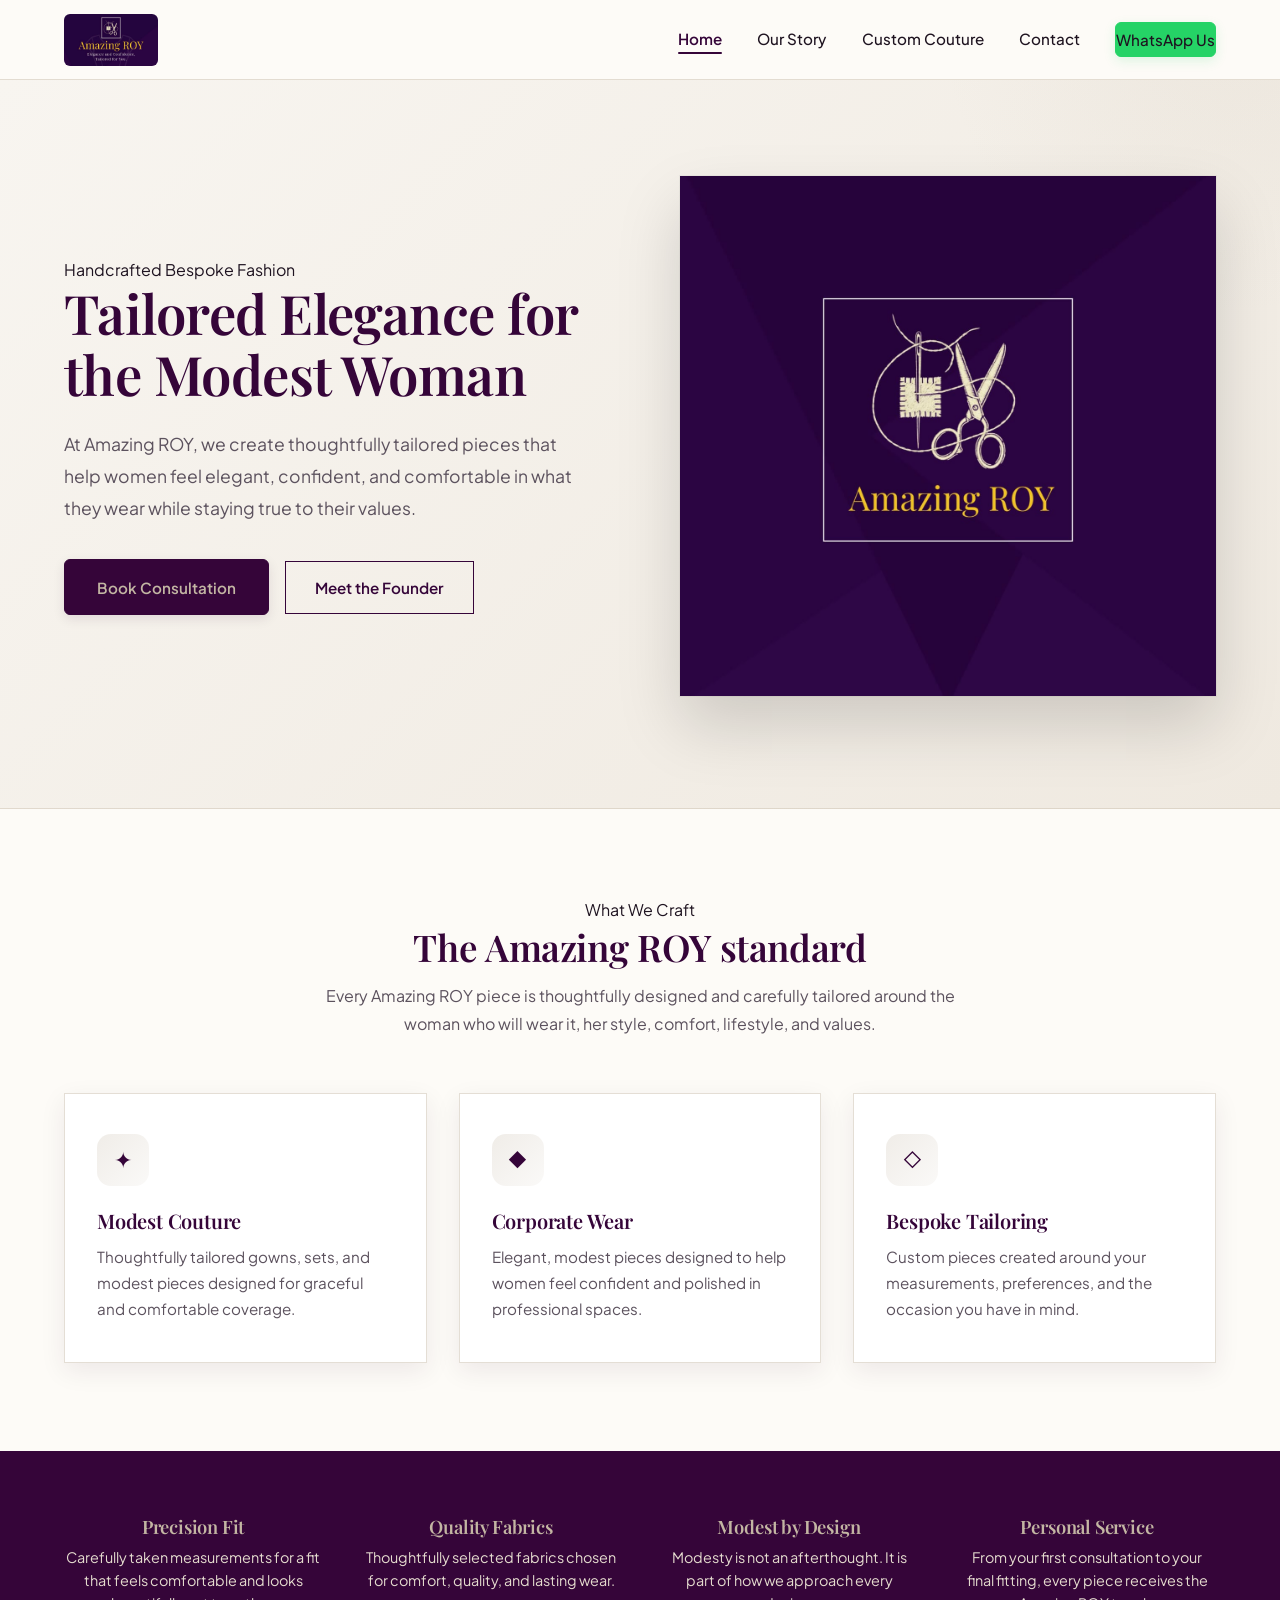
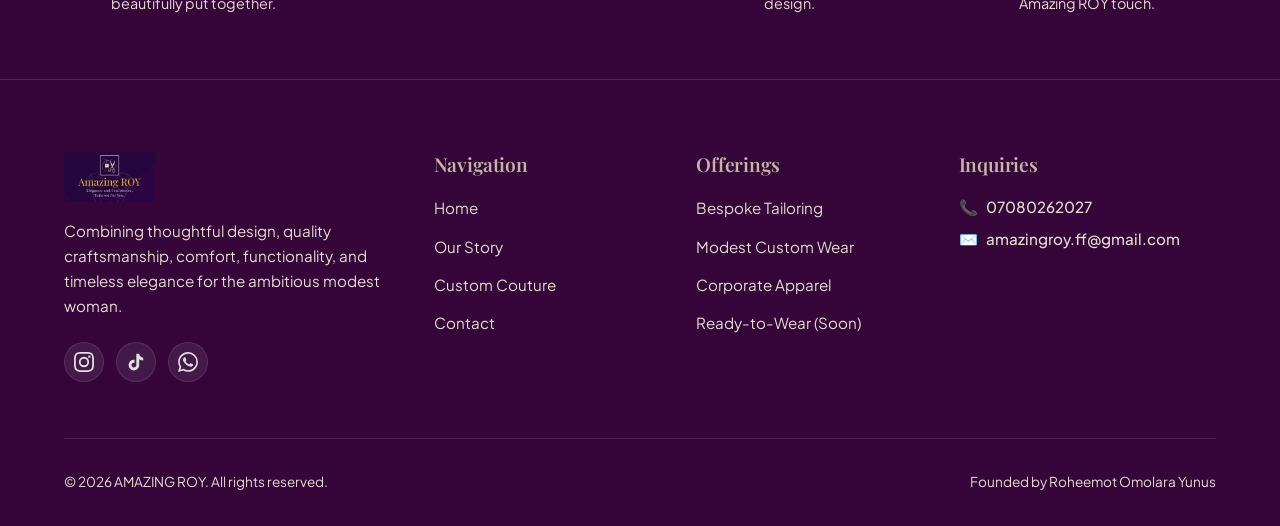
==== commit d67c2beb: "Update services slideshow, contact links, and about page profile" ====
--- a/index.html
+++ b/index.html
@@ -4,7 +4,7 @@
   <meta charset="UTF-8">
   <meta name="viewport" content="width=device-width, initial-scale=1.0">
   <meta name="description" content="AMAZING ROY — Bespoke modest apparel, corporate wear, and custom tailoring for the ambitious woman. Based in Ile-Ife, Osun State.">
-  <title>AMAZING ROY | Eleganca and Confidence, Tailored for you</title>
+  <title>AMAZING ROY | Elegance and Confidence, Tailored for you</title>
   <link rel="stylesheet" href="css/styles.css">
   <style>
     /* ============================================
@@ -296,7 +296,7 @@
           <li><a href="index.html" class="active">Home</a></li>
           <li><a href="about.html">Our Story</a></li>
           <li><a href="services.html">Custom Couture</a></li>
-          <li><a href="contact.html">Contact &amp; Studio</a></li>
+          <li><a href="contact.html">Contact</a></li>
           <li>
             <a href="https://wa.me/2347080262027?text=Hello%20Amazing%20ROY..." target="_blank" class="btn-whatsapp">WhatsApp Us</a>
           </li>
@@ -313,9 +313,9 @@
 
       <div class="hero-content">
         <span class="section-tag">Handcrafted Bespoke Fashion</span>
-        <h1>Tailored Elegance for the Ambitious Modest Woman</h1>
+        <h1>Tailored Elegance for the Modest Woman</h1>
         <p>
-          Combining precision pattern engineering, quality fabrics, and functional comfort for corps members, professionals, and entrepreneurs.
+          At Amazing ROY, we create thoughtfully tailored pieces that help women feel elegant, confident, and comfortable in what they wear while staying true to their values.
         </p>
         <div class="hero-actions">
           <a href="services.html" class="btn-primary">Book Consultation</a>
@@ -340,8 +340,8 @@
 
       <div class="section-header">
         <span class="section-tag">What We Craft</span>
-        <h2>Designed for Confidence</h2>
-        <p>Every garment is built around structural integrity, precise measurements, and functional elegance tailored to your lifestyle.</p>
+        <h2>The Amazing ROY standard</h2>
+        <p>Every Amazing ROY piece is thoughtfully designed and carefully tailored around the woman who will wear it, her style, comfort, lifestyle, and values.</p>
       </div>
 
       <div class="offerings-grid">
@@ -349,19 +349,19 @@
         <div class="offering-card">
           <div class="offering-icon">✦</div>
           <h3>Modest Couture</h3>
-          <p>Flowing gowns, set pieces, and structural wear designed with complete coverage and grace.</p>
+          <p>Thoughtfully tailored gowns, sets, and modest pieces designed for graceful and comfortable coverage.</p>
         </div>
 
         <div class="offering-card">
           <div class="offering-icon">◆</div>
           <h3>Corporate Wear</h3>
-          <p>Sharply tailored suits, blazers, and modest workwear built for performance and polish.</p>
+          <p>Elegant, modest pieces designed to help women feel confident and polished in professional spaces.</p>
         </div>
 
         <div class="offering-card">
           <div class="offering-icon">◇</div>
-          <h3>Bespoke Fittings</h3>
-          <p>Custom measurements taken directly in studio or virtually for an exact personal fit.</p>
+          <h3>Bespoke Tailoring</h3>
+          <p>Custom pieces created around your measurements, preferences, and the occasion you have in mind.</p>
         </div>
 
       </div>
@@ -376,19 +376,19 @@
       <div class="promise-grid">
         <div class="promise-item">
           <h3>Precision Fit</h3>
-          <p>Measurements engineered for your unique silhouette.</p>
+          <p>Carefully taken measurements for a fit that feels comfortable and looks beautifully put together.</p>
         </div>
         <div class="promise-item">
           <h3>Quality Fabrics</h3>
-          <p>Sourced for durability, comfort, and timeless appeal.</p>
+          <p>Thoughtfully selected fabrics chosen for comfort, quality, and lasting wear.</p>
         </div>
         <div class="promise-item">
           <h3>Modest by Design</h3>
-          <p>Coverage and elegance woven into every stitch.</p>
+          <p>Modesty is not an afterthought. It is part of how we approach every design.</p>
         </div>
         <div class="promise-item">
           <h3>Personal Service</h3>
-          <p>Direct consultation from sketch to final fitting.</p>
+          <p>From your first consultation to your final fitting, every piece receives the Amazing ROY touch.</p>
         </div>
       </div>
     </div>
@@ -444,7 +444,7 @@
             <li><a href="index.html">Home</a></li>
             <li><a href="about.html">Our Story</a></li>
             <li><a href="services.html">Custom Couture</a></li>
-            <li><a href="contact.html">Contact &amp; Studio</a></li>
+            <li><a href="contact.html">Contact</a></li>
           </ul>
         </div>
 
@@ -461,12 +461,7 @@
 
         <!-- Studio Contact Info -->
         <div>
-          <h4 class="footer-title">Studio &amp; Inquiries</h4>
-
-          <div class="footer-contact-item">
-            <span>📍</span>
-            <span>8 Oke Ola Street, Modakeke, Ile-Ife, Osun State</span>
-          </div>
+          <h4 class="footer-title">Inquiries</h4>
 
           <div class="footer-contact-item">
             <span>📞</span>
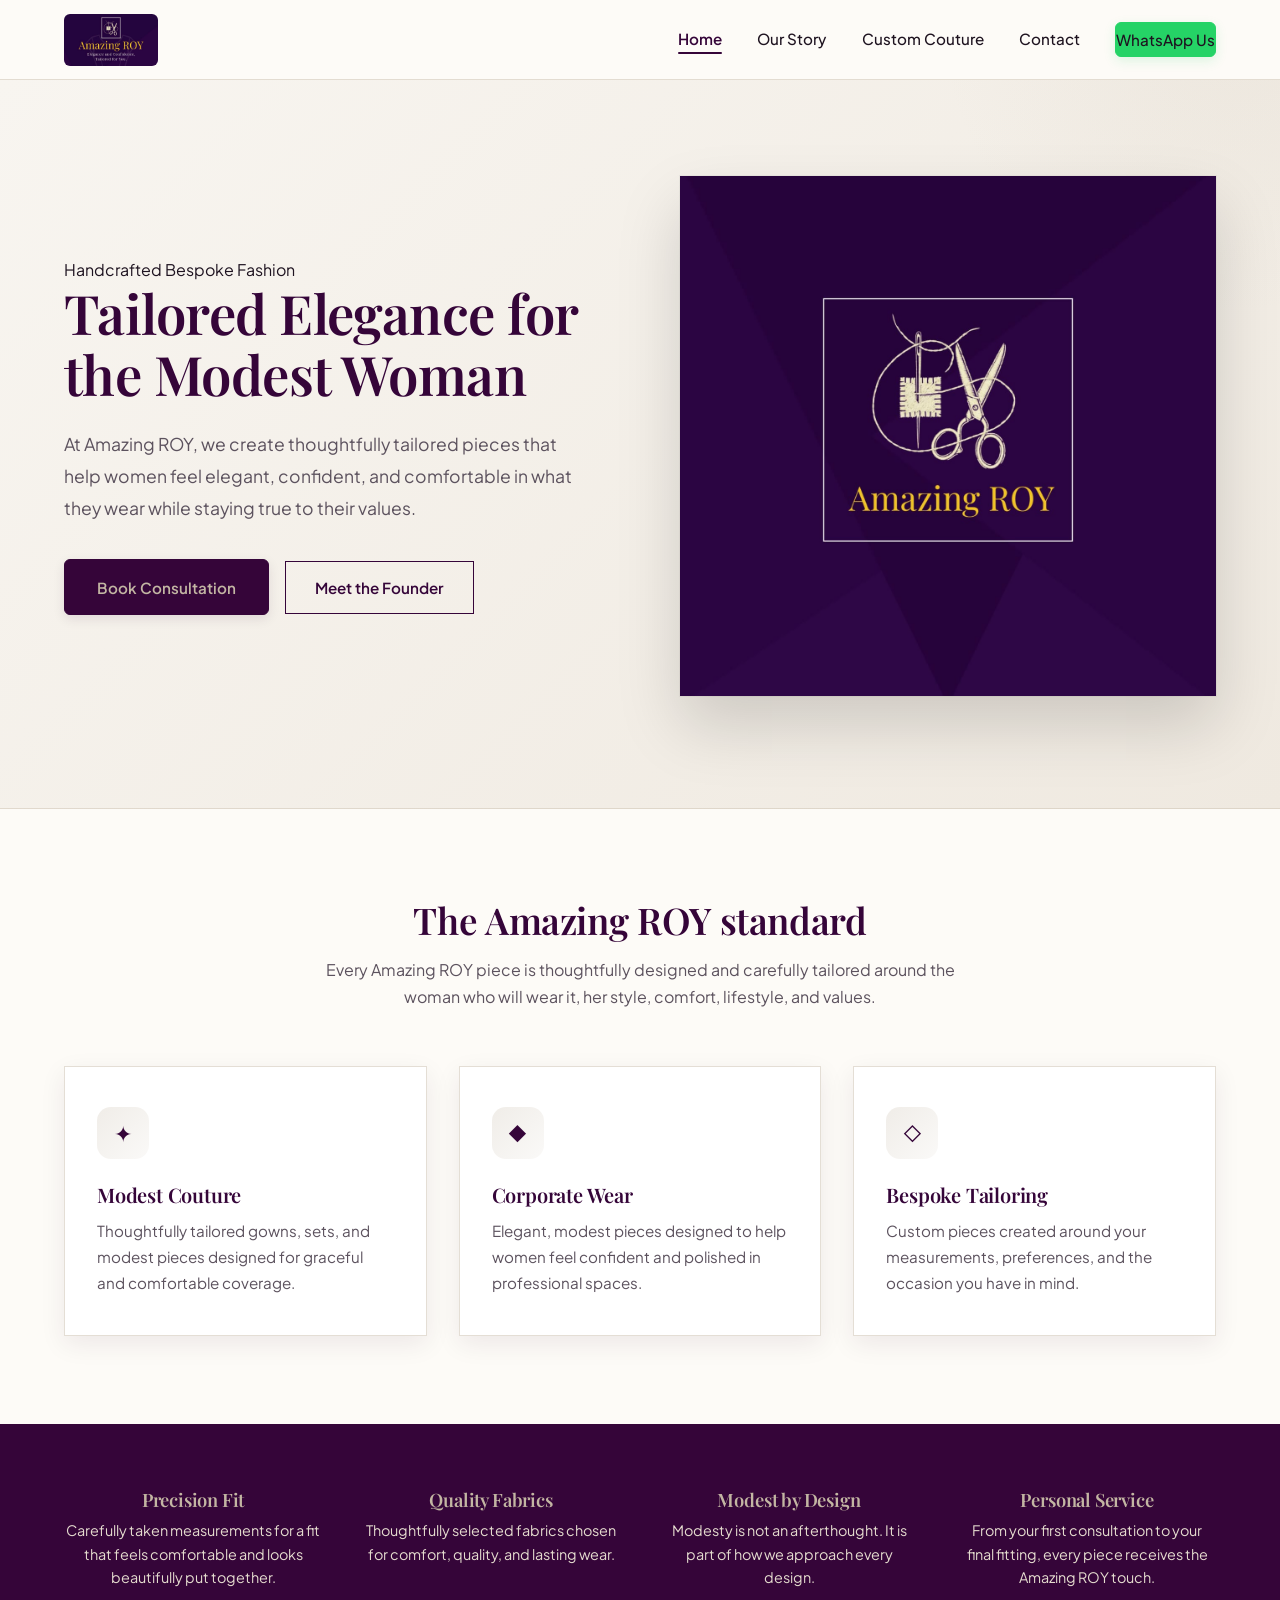
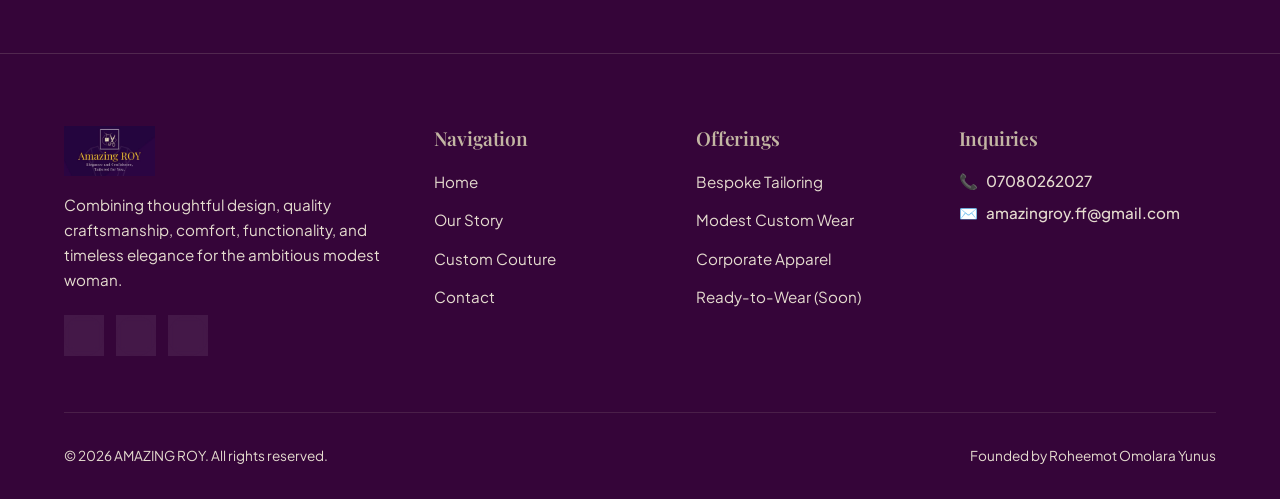
==== commit ab97826e: "Update layout: remove specific headings, grids, and fix image sizing" ====
--- a/index.html
+++ b/index.html
@@ -339,7 +339,6 @@
     <div class="container">
 
       <div class="section-header">
-        <span class="section-tag">What We Craft</span>
         <h2>The Amazing ROY standard</h2>
         <p>Every Amazing ROY piece is thoughtfully designed and carefully tailored around the woman who will wear it, her style, comfort, lifestyle, and values.</p>
       </div>
